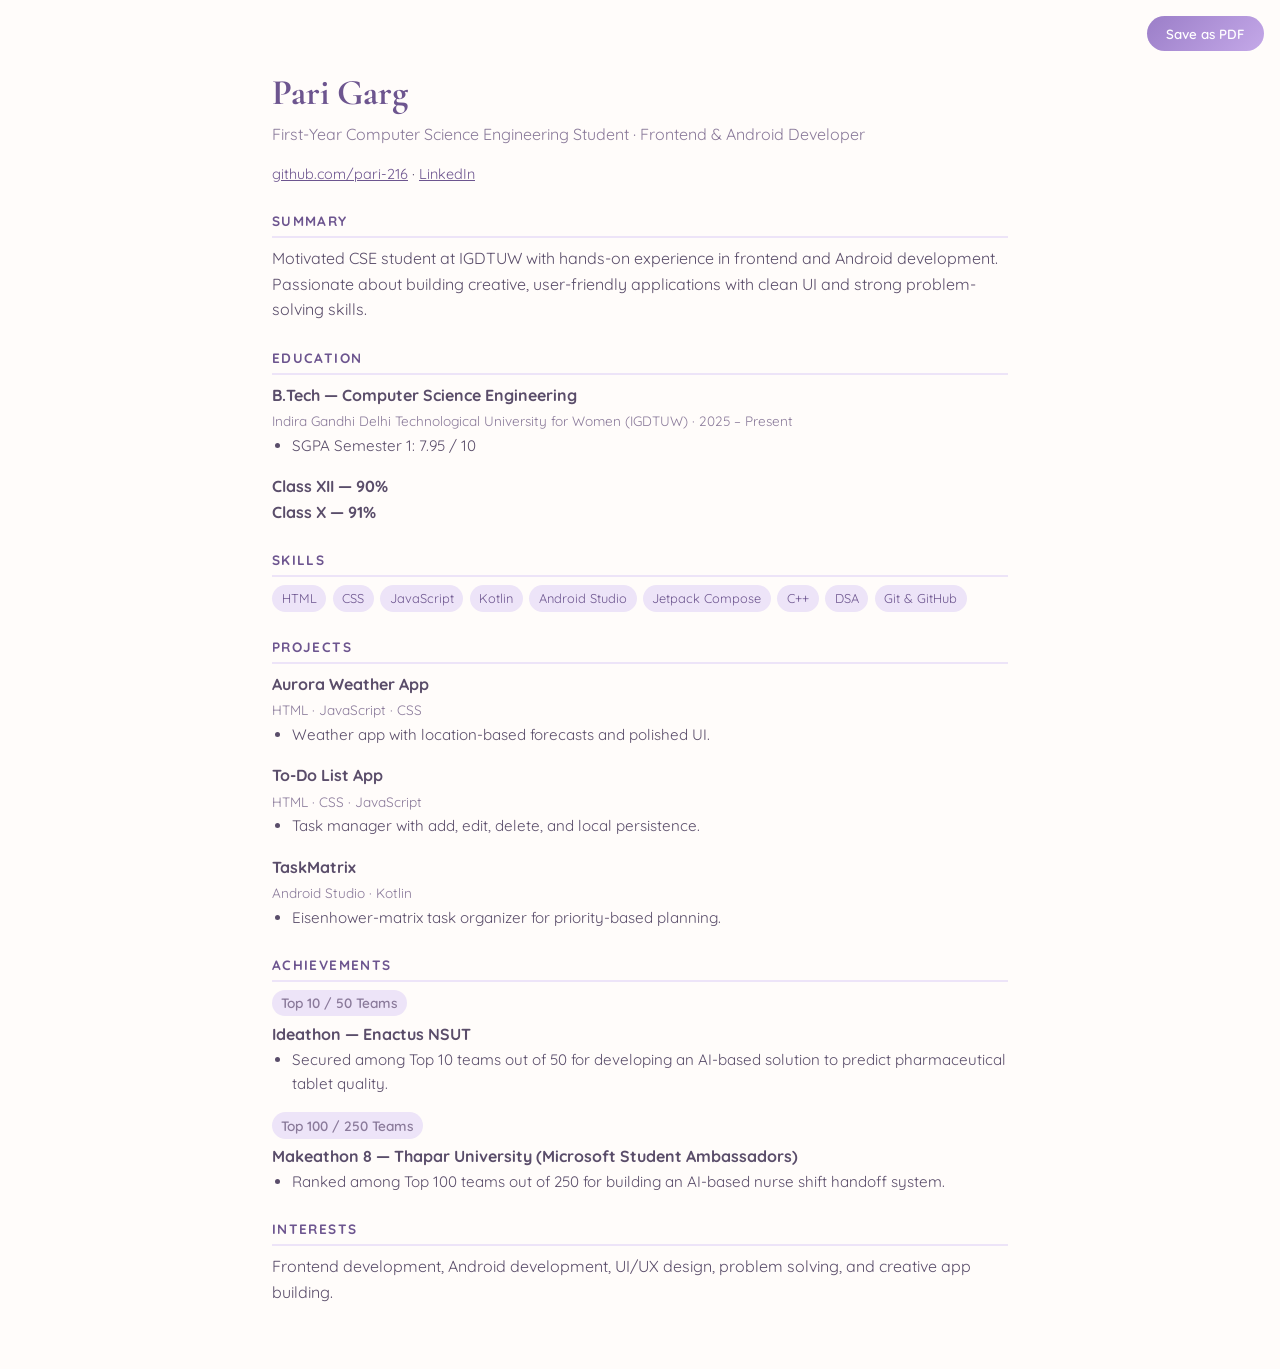
==== assets/resume.html @ dc25e78e "Initial portfolio upload" ====
<!DOCTYPE html>
<html lang="en">
<head>
  <meta charset="UTF-8" />
  <meta name="viewport" content="width=device-width, initial-scale=1.0" />
  <title>Pari Garg — Resume</title>
  <link href="https://fonts.googleapis.com/css2?family=Cormorant+Garamond:wght@600&family=Quicksand:wght@400;600&display=swap" rel="stylesheet" />
  <style>
    :root {
      --lavender: #6d558f;
      --text: #5a4d6a;
      --muted: #8a7a9a;
    }
    * { box-sizing: border-box; margin: 0; padding: 0; }
    body {
      font-family: "Quicksand", sans-serif;
      color: var(--text);
      line-height: 1.6;
      max-width: 800px;
      margin: 2rem auto;
      padding: 2rem;
      background: #fffcfa;
    }
    h1 {
      font-family: "Cormorant Garamond", serif;
      font-size: 2.25rem;
      color: var(--lavender);
    }
    h2 {
      font-size: 0.85rem;
      text-transform: uppercase;
      letter-spacing: 0.1em;
      color: var(--lavender);
      margin: 1.5rem 0 0.5rem;
      border-bottom: 2px solid #ede4f8;
      padding-bottom: 0.25rem;
    }
    .subtitle { color: var(--muted); margin-bottom: 1rem; }
    .contact { font-size: 0.9rem; margin-bottom: 1.5rem; }
    .contact a { color: var(--lavender); }
    ul { margin-left: 1.25rem; margin-bottom: 0.75rem; }
    li { margin-bottom: 0.35rem; font-size: 0.95rem; }
    .entry { margin-bottom: 1rem; }
    .entry strong { display: block; }
    .entry span { font-size: 0.85rem; color: var(--muted); }
    .badge {
      display: inline-block;
      font-size: 0.75rem;
      font-weight: 600;
      padding: 0.15rem 0.55rem;
      margin-bottom: 0.35rem;
      background: #ede4f8;
      color: var(--lavender);
      border-radius: 50px;
    }
    .skills { display: flex; flex-wrap: wrap; gap: 0.4rem; }
    .skills span {
      font-size: 0.8rem;
      padding: 0.2rem 0.6rem;
      background: #ede4f8;
      border-radius: 50px;
      color: var(--lavender);
    }
    @media print {
      body { margin: 0; padding: 1.5rem; }
      .no-print { display: none; }
    }
    .print-btn {
      position: fixed;
      top: 1rem;
      right: 1rem;
      padding: 0.6rem 1.2rem;
      background: linear-gradient(135deg, #9b7ec8, #c4a8e8);
      color: white;
      border: none;
      border-radius: 50px;
      font-family: inherit;
      font-weight: 600;
      cursor: pointer;
    }
  </style>
</head>
<body>
  <button class="print-btn no-print" onclick="window.print()">Save as PDF</button>

  <h1>Pari Garg</h1>
  <p class="subtitle">First-Year Computer Science Engineering Student · Frontend &amp; Android Developer</p>
  <p class="contact">
    <a href="https://github.com/pari-216">github.com/pari-216</a> ·
    <a href="https://www.linkedin.com/in/pari-garg-675a1437a/">LinkedIn</a>
  </p>

  <h2>Summary</h2>
  <p>
    Motivated CSE student at IGDTUW with hands-on experience in frontend and Android development.
    Passionate about building creative, user-friendly applications with clean UI and strong problem-solving skills.
  </p>

  <h2>Education</h2>
  <div class="entry">
    <strong>B.Tech — Computer Science Engineering</strong>
    <span>Indira Gandhi Delhi Technological University for Women (IGDTUW) · 2025 – Present</span>
    <ul>
      <li>SGPA Semester 1: 7.95 / 10</li>
    </ul>
  </div>
  <div class="entry">
    <strong>Class XII — 90%</strong>
    <strong>Class X — 91%</strong>
  </div>

  <h2>Skills</h2>
  <div class="skills">
    <span>HTML</span><span>CSS</span><span>JavaScript</span><span>Kotlin</span>
    <span>Android Studio</span><span>Jetpack Compose</span><span>C++</span>
    <span>DSA</span><span>Git &amp; GitHub</span>
  </div>

  <h2>Projects</h2>
  <div class="entry">
    <strong>Aurora Weather App</strong>
    <span>HTML · JavaScript · CSS</span>
    <ul><li>Weather app with location-based forecasts and polished UI.</li></ul>
  </div>
  <div class="entry">
    <strong>To-Do List App</strong>
    <span>HTML · CSS · JavaScript</span>
    <ul><li>Task manager with add, edit, delete, and local persistence.</li></ul>
  </div>
  <div class="entry">
    <strong>TaskMatrix</strong>
    <span>Android Studio · Kotlin</span>
    <ul><li>Eisenhower-matrix task organizer for priority-based planning.</li></ul>
  </div>

  <h2>Achievements</h2>
  <div class="entry">
    <span class="badge">Top 10 / 50 Teams</span>
    <strong>Ideathon — Enactus NSUT</strong>
    <ul>
      <li>Secured among Top 10 teams out of 50 for developing an AI-based solution to predict pharmaceutical tablet quality.</li>
    </ul>
  </div>
  <div class="entry">
    <span class="badge">Top 100 / 250 Teams</span>
    <strong>Makeathon 8 — Thapar University (Microsoft Student Ambassadors)</strong>
    <ul>
      <li>Ranked among Top 100 teams out of 250 for building an AI-based nurse shift handoff system.</li>
    </ul>
  </div>

  <h2>Interests</h2>
  <p>Frontend development, Android development, UI/UX design, problem solving, and creative app building.</p>
</body>
</html>
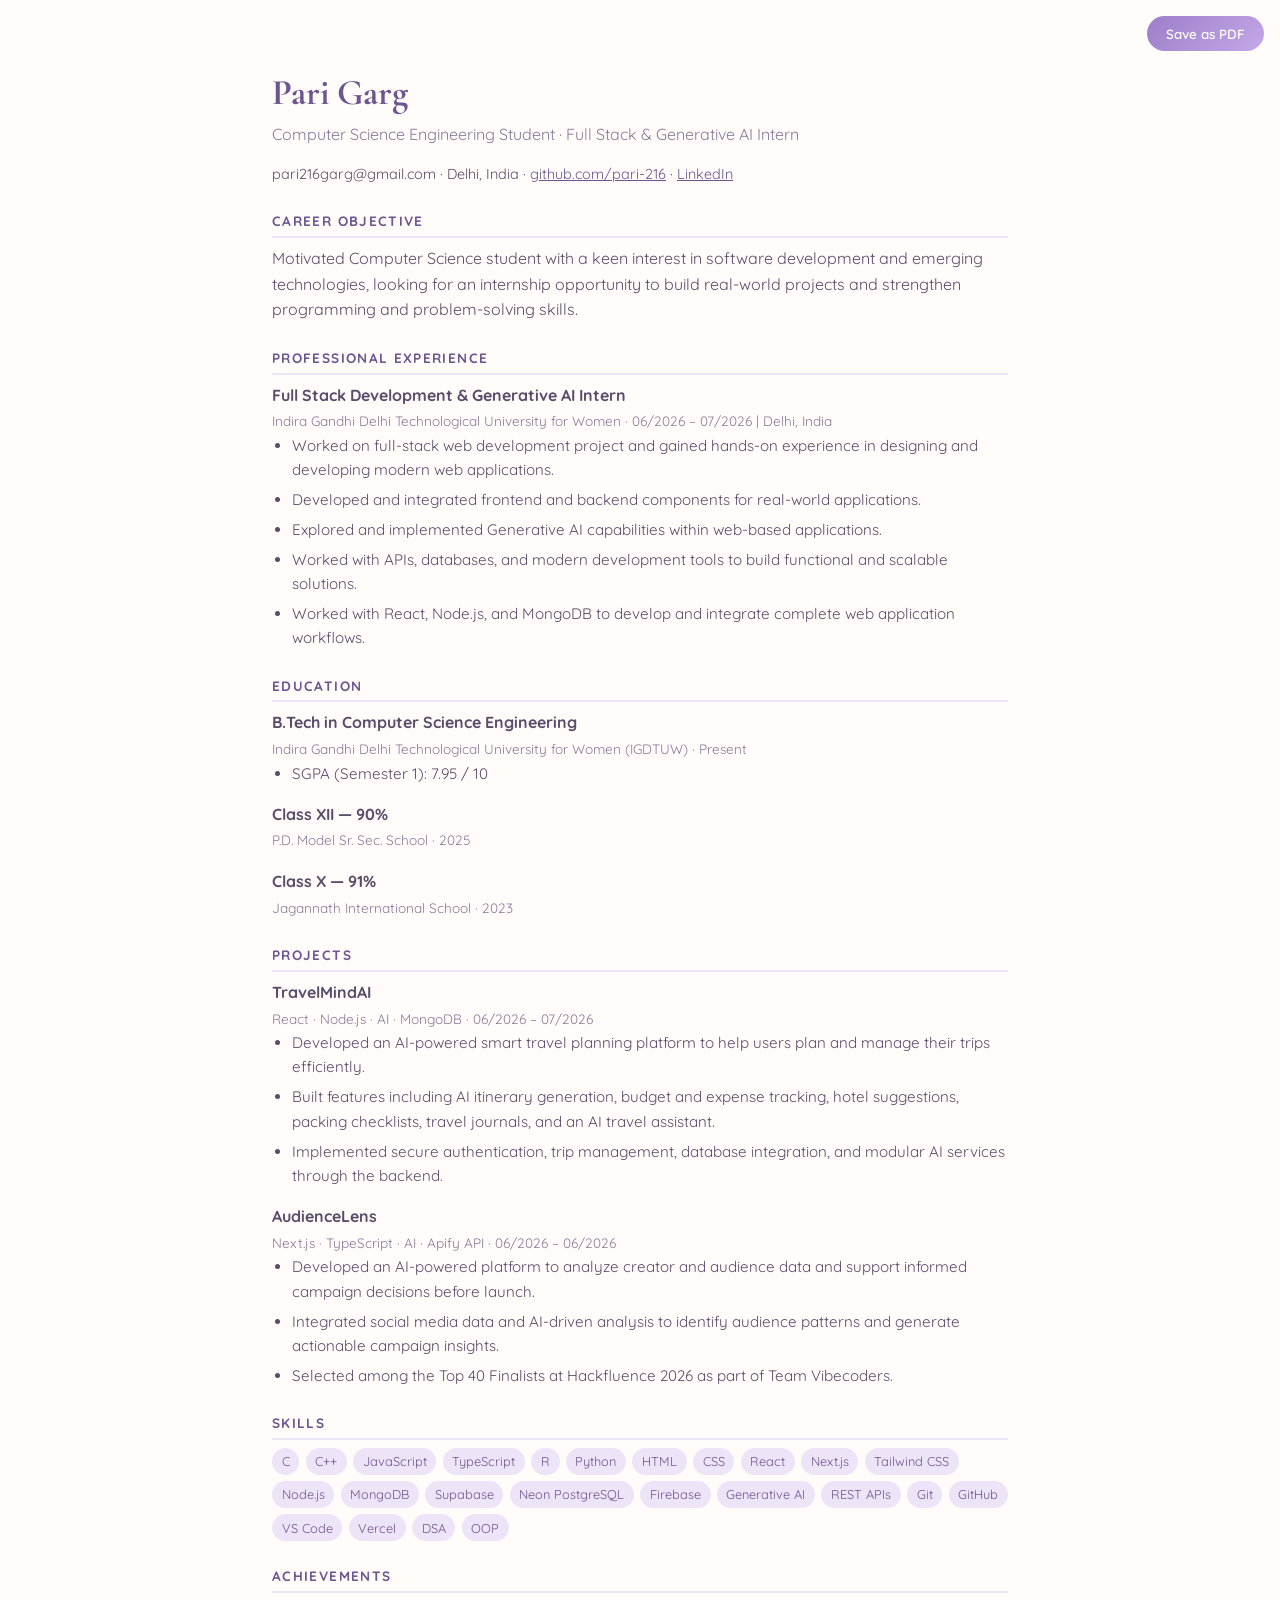
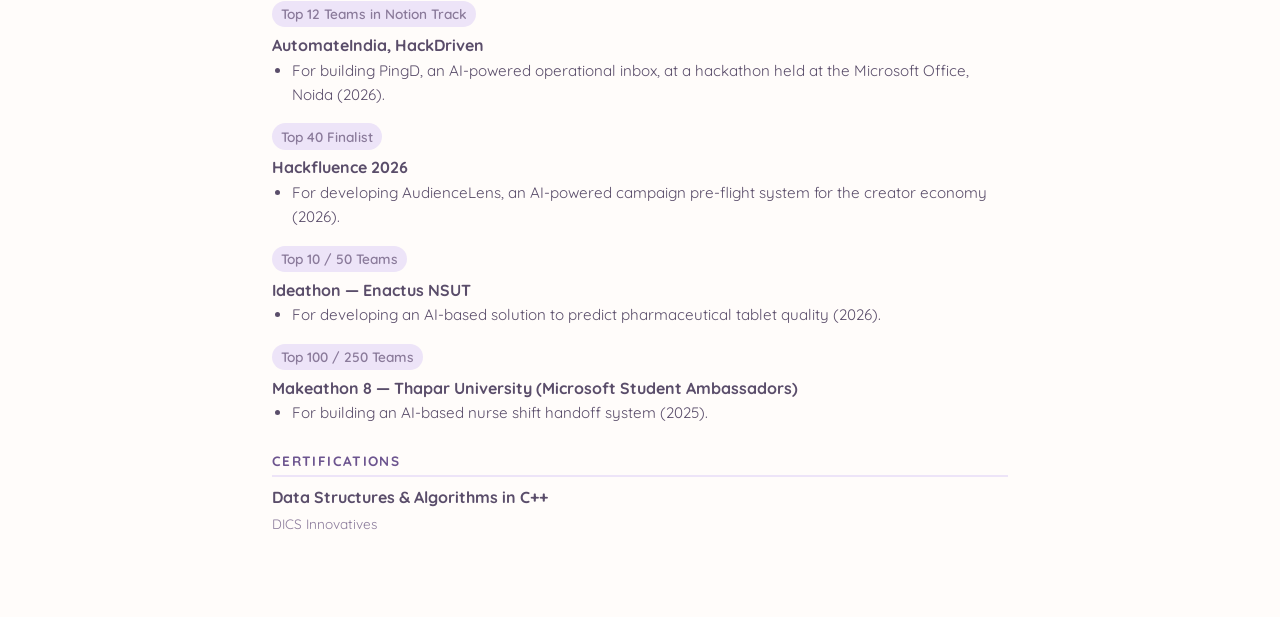
==== commit 84ffa708: "Update portfolio with Experience section, AI projects, skills categories, achievements and resume" ====
--- a/assets/resume.html
+++ b/assets/resume.html
@@ -84,72 +84,112 @@
   <button class="print-btn no-print" onclick="window.print()">Save as PDF</button>
 
   <h1>Pari Garg</h1>
-  <p class="subtitle">First-Year Computer Science Engineering Student · Frontend &amp; Android Developer</p>
+  <p class="subtitle">Computer Science Engineering Student · Full Stack &amp; Generative AI Intern</p>
   <p class="contact">
-    <a href="https://github.com/pari-216">github.com/pari-216</a> ·
-    <a href="https://www.linkedin.com/in/pari-garg-675a1437a/">LinkedIn</a>
+    pari216garg@gmail.com · Delhi, India ·
+    <a href="https://github.com/pari-216" target="_blank" rel="noopener">github.com/pari-216</a> ·
+    <a href="https://www.linkedin.com/in/pari-garg-675a1437a/" target="_blank" rel="noopener">LinkedIn</a>
   </p>
 
-  <h2>Summary</h2>
+  <h2>Career Objective</h2>
   <p>
-    Motivated CSE student at IGDTUW with hands-on experience in frontend and Android development.
-    Passionate about building creative, user-friendly applications with clean UI and strong problem-solving skills.
+    Motivated Computer Science student with a keen interest in software development and emerging technologies,
+    looking for an internship opportunity to build real-world projects and strengthen programming and problem-solving skills.
   </p>
+
+  <h2>Professional Experience</h2>
+  <div class="entry">
+    <strong>Full Stack Development &amp; Generative AI Intern</strong>
+    <span>Indira Gandhi Delhi Technological University for Women · 06/2026 – 07/2026 | Delhi, India</span>
+    <ul>
+      <li>Worked on full-stack web development project and gained hands-on experience in designing and developing modern web applications.</li>
+      <li>Developed and integrated frontend and backend components for real-world applications.</li>
+      <li>Explored and implemented Generative AI capabilities within web-based applications.</li>
+      <li>Worked with APIs, databases, and modern development tools to build functional and scalable solutions.</li>
+      <li>Worked with React, Node.js, and MongoDB to develop and integrate complete web application workflows.</li>
+    </ul>
+  </div>
 
   <h2>Education</h2>
   <div class="entry">
-    <strong>B.Tech — Computer Science Engineering</strong>
-    <span>Indira Gandhi Delhi Technological University for Women (IGDTUW) · 2025 – Present</span>
+    <strong>B.Tech in Computer Science Engineering</strong>
+    <span>Indira Gandhi Delhi Technological University for Women (IGDTUW) · Present</span>
     <ul>
-      <li>SGPA Semester 1: 7.95 / 10</li>
+      <li>SGPA (Semester 1): 7.95 / 10</li>
     </ul>
   </div>
   <div class="entry">
     <strong>Class XII — 90%</strong>
+    <span>P.D. Model Sr. Sec. School · 2025</span>
+  </div>
+  <div class="entry">
     <strong>Class X — 91%</strong>
+    <span>Jagannath International School · 2023</span>
+  </div>
+
+  <h2>Projects</h2>
+  <div class="entry">
+    <strong>TravelMindAI</strong>
+    <span>React · Node.js · AI · MongoDB · 06/2026 – 07/2026</span>
+    <ul>
+      <li>Developed an AI-powered smart travel planning platform to help users plan and manage their trips efficiently.</li>
+      <li>Built features including AI itinerary generation, budget and expense tracking, hotel suggestions, packing checklists, travel journals, and an AI travel assistant.</li>
+      <li>Implemented secure authentication, trip management, database integration, and modular AI services through the backend.</li>
+    </ul>
+  </div>
+  <div class="entry">
+    <strong>AudienceLens</strong>
+    <span>Next.js · TypeScript · AI · Apify API · 06/2026 – 06/2026</span>
+    <ul>
+      <li>Developed an AI-powered platform to analyze creator and audience data and support informed campaign decisions before launch.</li>
+      <li>Integrated social media data and AI-driven analysis to identify audience patterns and generate actionable campaign insights.</li>
+      <li>Selected among the Top 40 Finalists at Hackfluence 2026 as part of Team Vibecoders.</li>
+    </ul>
   </div>
 
   <h2>Skills</h2>
   <div class="skills">
-    <span>HTML</span><span>CSS</span><span>JavaScript</span><span>Kotlin</span>
-    <span>Android Studio</span><span>Jetpack Compose</span><span>C++</span>
-    <span>DSA</span><span>Git &amp; GitHub</span>
-  </div>
-
-  <h2>Projects</h2>
-  <div class="entry">
-    <strong>Aurora Weather App</strong>
-    <span>HTML · JavaScript · CSS</span>
-    <ul><li>Weather app with location-based forecasts and polished UI.</li></ul>
-  </div>
-  <div class="entry">
-    <strong>To-Do List App</strong>
-    <span>HTML · CSS · JavaScript</span>
-    <ul><li>Task manager with add, edit, delete, and local persistence.</li></ul>
-  </div>
-  <div class="entry">
-    <strong>TaskMatrix</strong>
-    <span>Android Studio · Kotlin</span>
-    <ul><li>Eisenhower-matrix task organizer for priority-based planning.</li></ul>
+    <span>C</span><span>C++</span><span>JavaScript</span><span>TypeScript</span><span>R</span><span>Python</span>
+    <span>HTML</span><span>CSS</span><span>React</span><span>Next.js</span><span>Tailwind CSS</span>
+    <span>Node.js</span><span>MongoDB</span><span>Supabase</span><span>Neon PostgreSQL</span><span>Firebase</span>
+    <span>Generative AI</span><span>REST APIs</span><span>Git</span><span>GitHub</span><span>VS Code</span><span>Vercel</span>
+    <span>DSA</span><span>OOP</span>
   </div>
 
   <h2>Achievements</h2>
   <div class="entry">
+    <span class="badge">Top 12 Teams in Notion Track</span>
+    <strong>AutomateIndia, HackDriven</strong>
+    <ul>
+      <li>For building PingD, an AI-powered operational inbox, at a hackathon held at the Microsoft Office, Noida (2026).</li>
+    </ul>
+  </div>
+  <div class="entry">
+    <span class="badge">Top 40 Finalist</span>
+    <strong>Hackfluence 2026</strong>
+    <ul>
+      <li>For developing AudienceLens, an AI-powered campaign pre-flight system for the creator economy (2026).</li>
+    </ul>
+  </div>
+  <div class="entry">
     <span class="badge">Top 10 / 50 Teams</span>
     <strong>Ideathon — Enactus NSUT</strong>
     <ul>
-      <li>Secured among Top 10 teams out of 50 for developing an AI-based solution to predict pharmaceutical tablet quality.</li>
+      <li>For developing an AI-based solution to predict pharmaceutical tablet quality (2026).</li>
     </ul>
   </div>
   <div class="entry">
     <span class="badge">Top 100 / 250 Teams</span>
     <strong>Makeathon 8 — Thapar University (Microsoft Student Ambassadors)</strong>
     <ul>
-      <li>Ranked among Top 100 teams out of 250 for building an AI-based nurse shift handoff system.</li>
+      <li>For building an AI-based nurse shift handoff system (2025).</li>
     </ul>
   </div>
 
-  <h2>Interests</h2>
-  <p>Frontend development, Android development, UI/UX design, problem solving, and creative app building.</p>
+  <h2>Certifications</h2>
+  <div class="entry">
+    <strong>Data Structures &amp; Algorithms in C++</strong>
+    <span>DICS Innovatives</span>
+  </div>
 </body>
 </html>
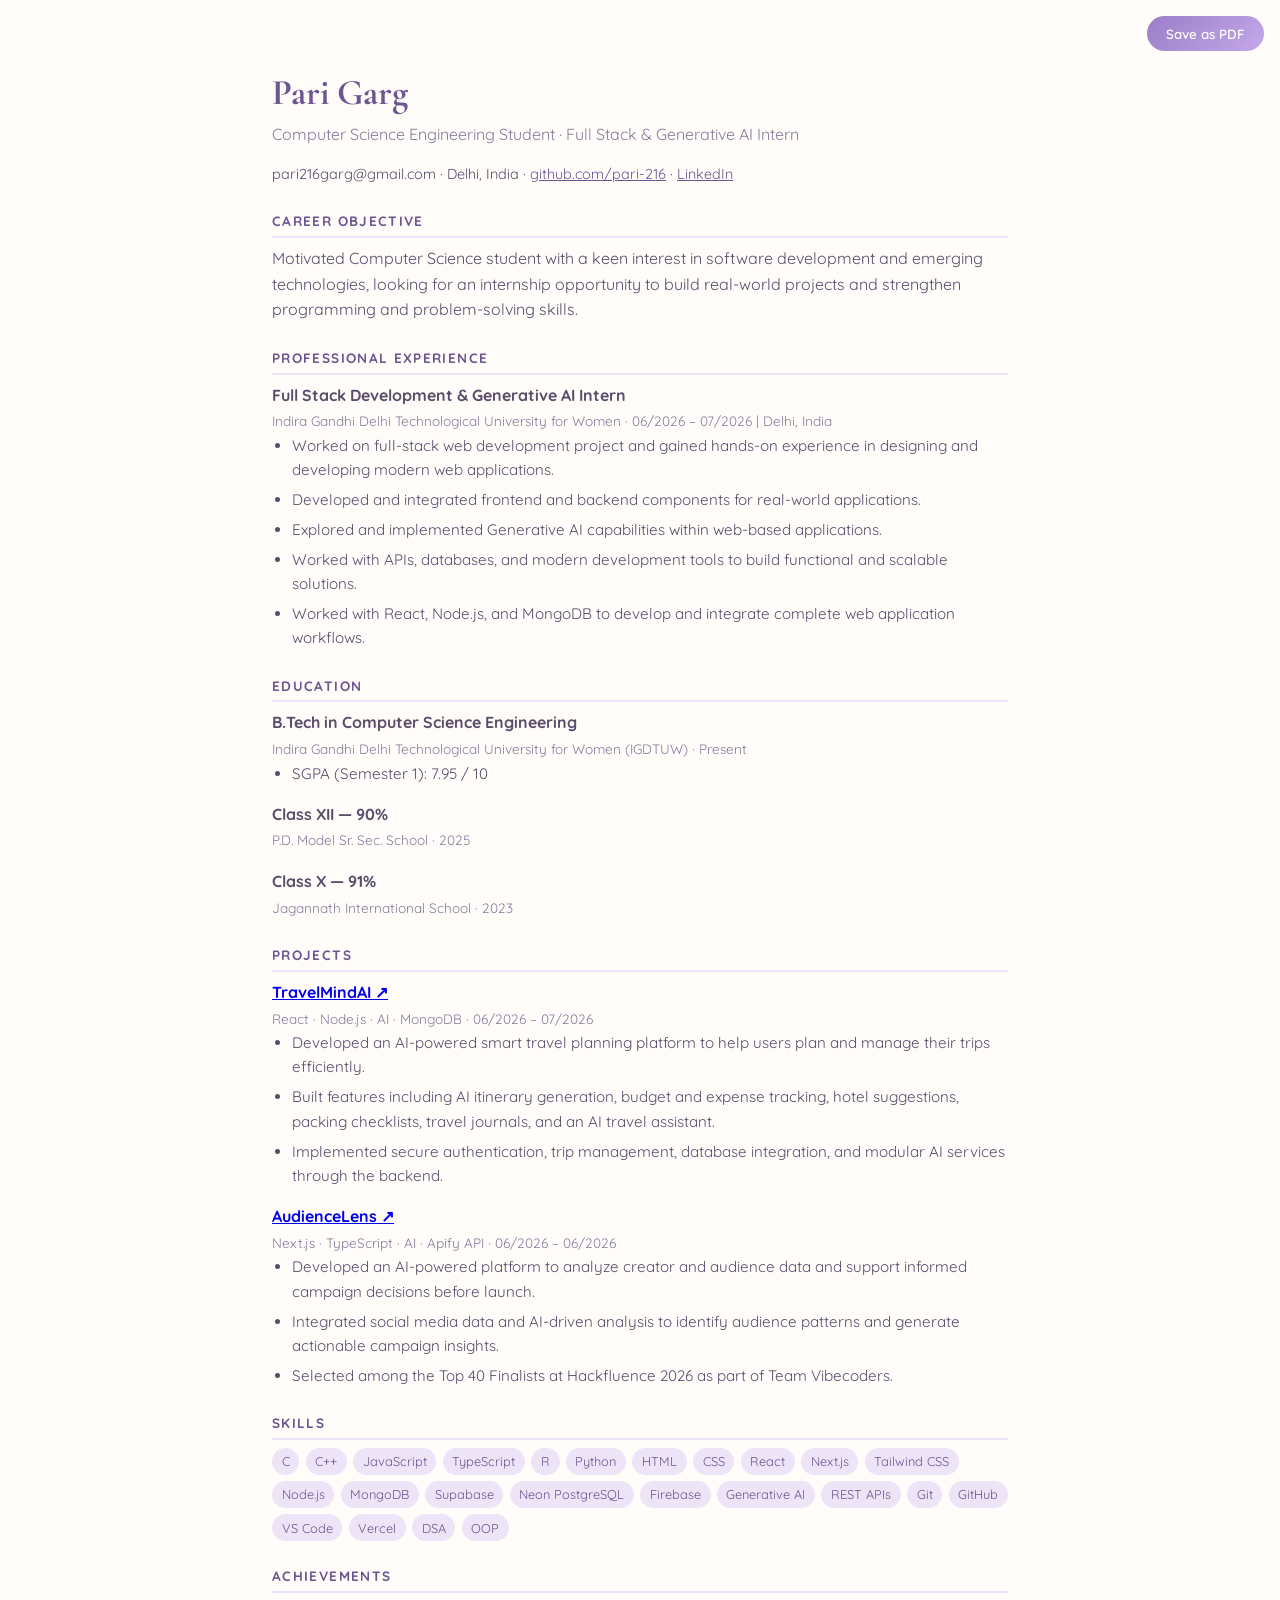
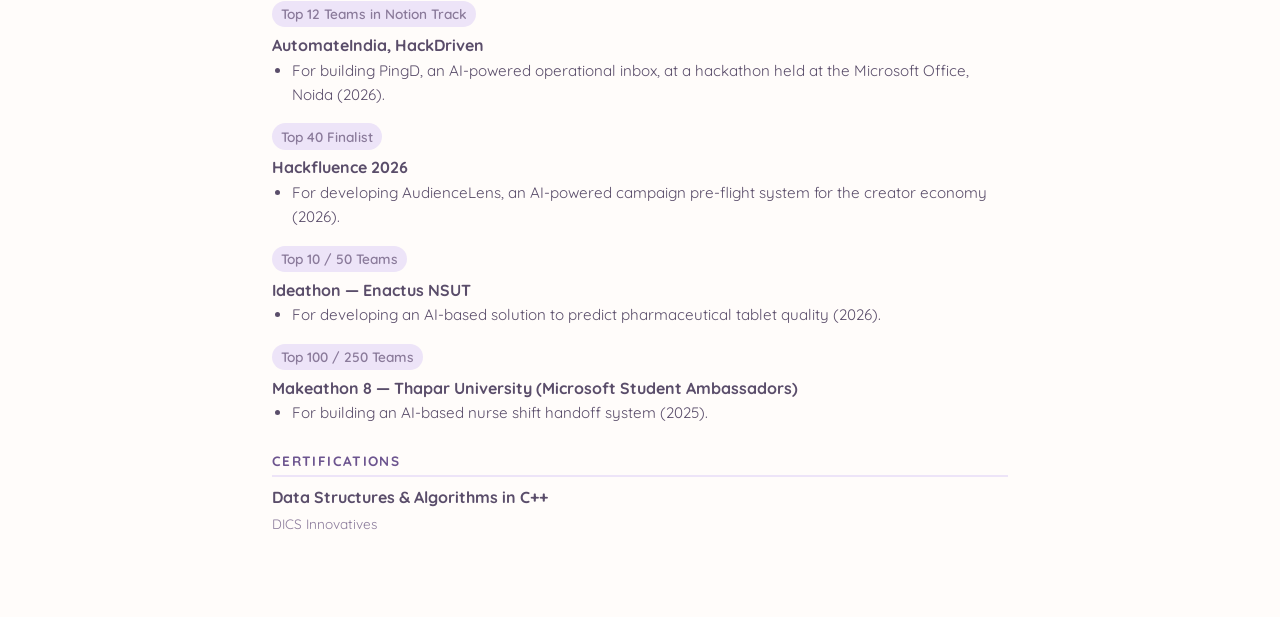
==== commit 7e5da868: "Update projects: keep TravelMindAI and AudienceLens with live demo URLs, remove old projects" ====
--- a/assets/resume.html
+++ b/assets/resume.html
@@ -129,7 +129,7 @@
 
   <h2>Projects</h2>
   <div class="entry">
-    <strong>TravelMindAI</strong>
+    <strong><a href="https://travelmindai-nine.vercel.app/" target="_blank" rel="noopener">TravelMindAI ↗</a></strong>
     <span>React · Node.js · AI · MongoDB · 06/2026 – 07/2026</span>
     <ul>
       <li>Developed an AI-powered smart travel planning platform to help users plan and manage their trips efficiently.</li>
@@ -138,7 +138,7 @@
     </ul>
   </div>
   <div class="entry">
-    <strong>AudienceLens</strong>
+    <strong><a href="https://audiencelens-fawn.vercel.app/" target="_blank" rel="noopener">AudienceLens ↗</a></strong>
     <span>Next.js · TypeScript · AI · Apify API · 06/2026 – 06/2026</span>
     <ul>
       <li>Developed an AI-powered platform to analyze creator and audience data and support informed campaign decisions before launch.</li>
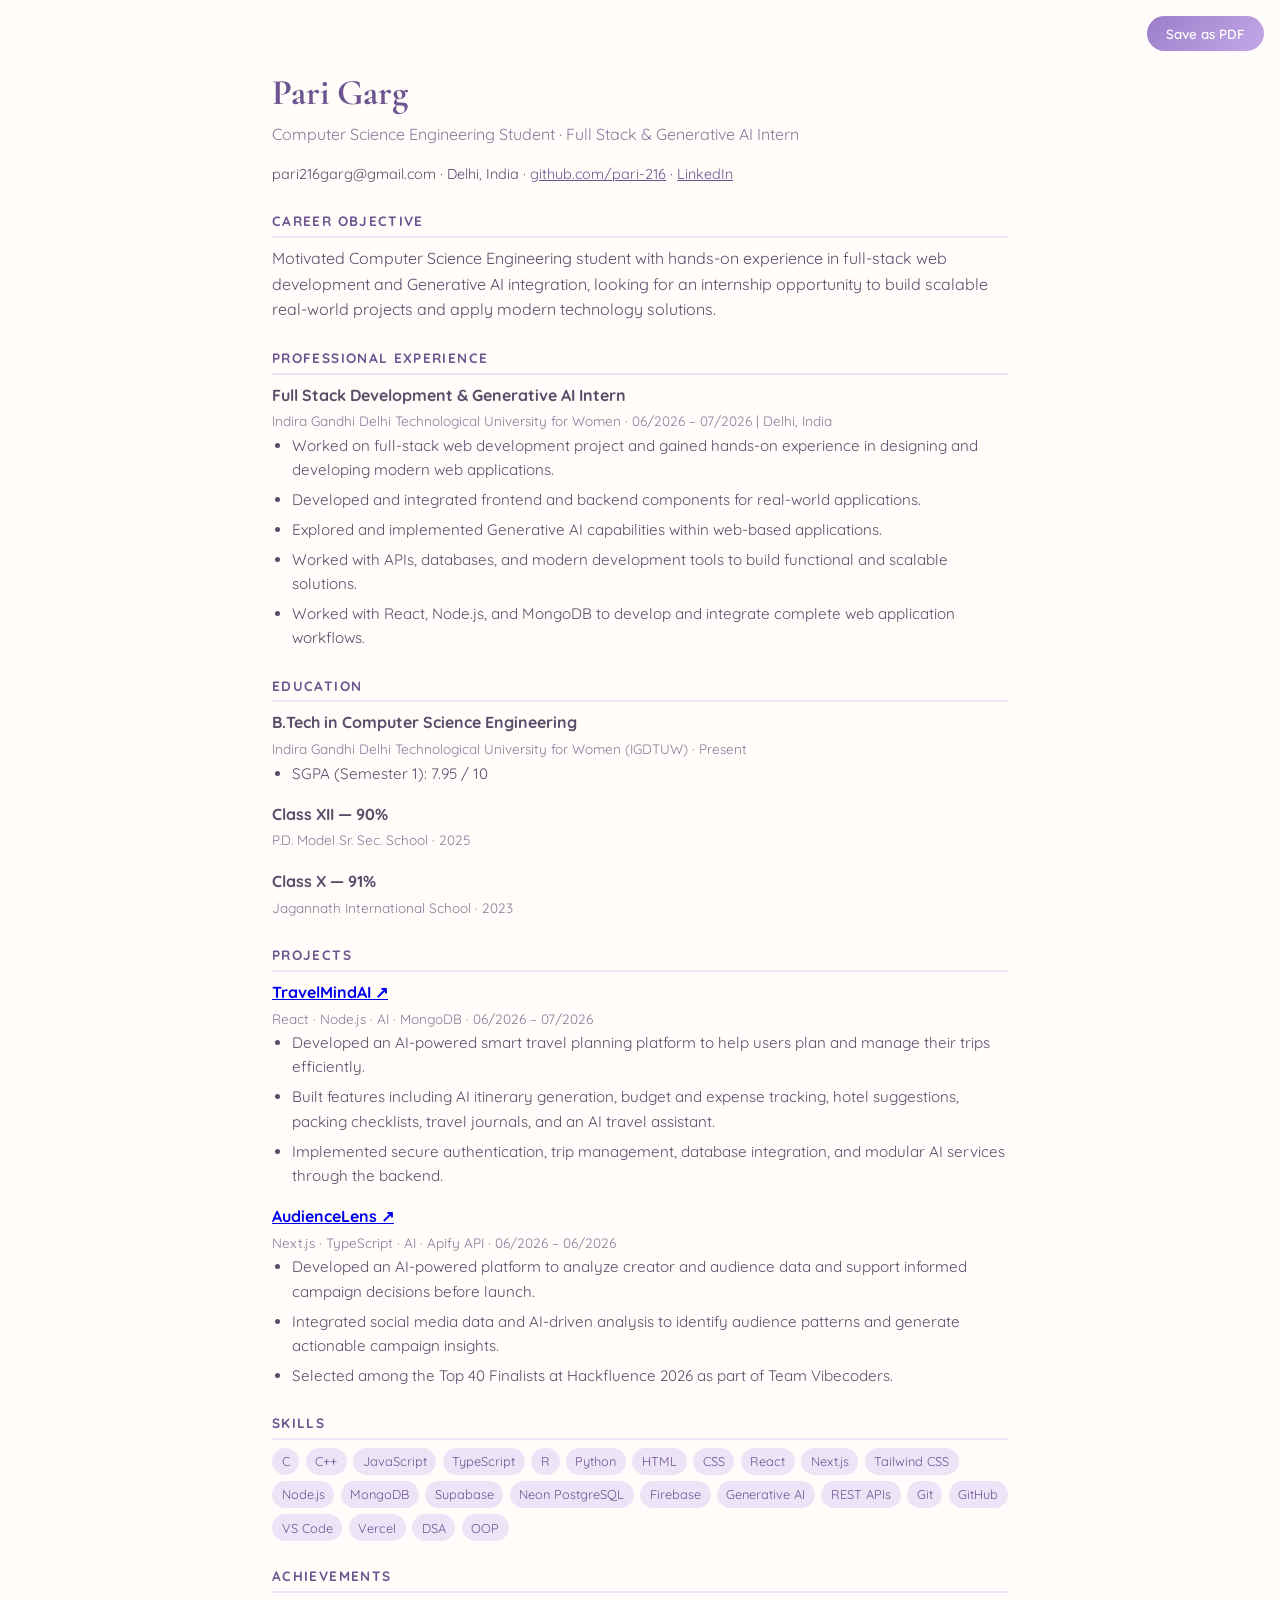
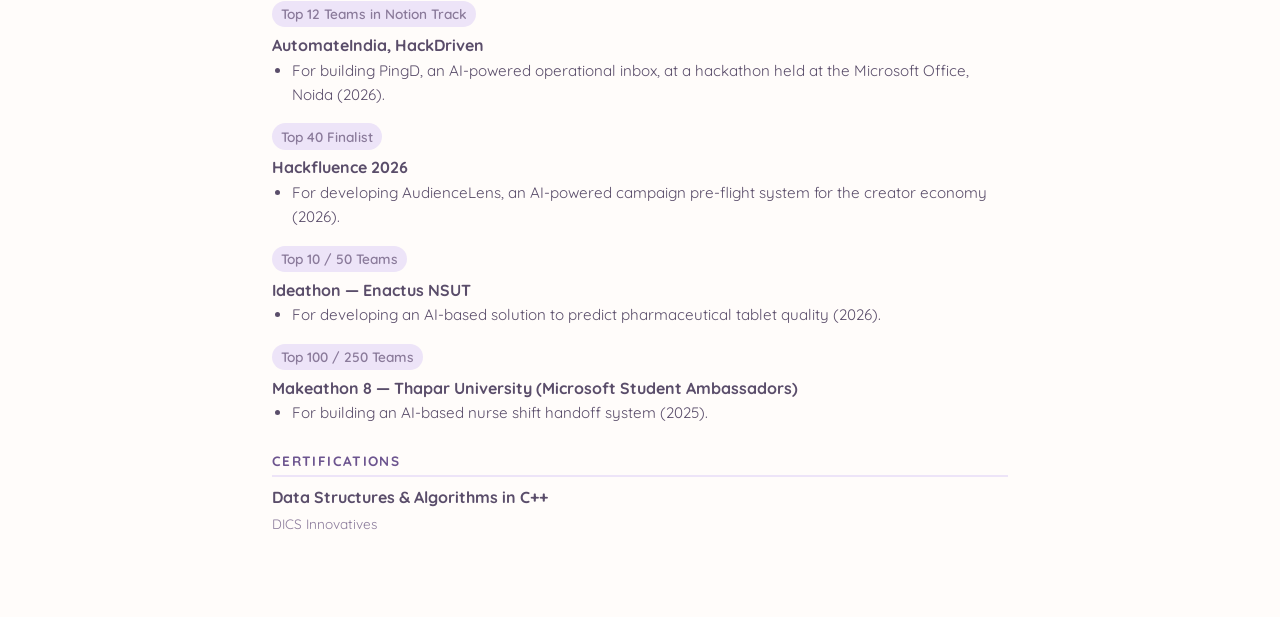
==== commit a1352c83: "Update professional summary and career objective to Full-Stack and Generative AI" ====
--- a/assets/resume.html
+++ b/assets/resume.html
@@ -93,8 +93,7 @@
 
   <h2>Career Objective</h2>
   <p>
-    Motivated Computer Science student with a keen interest in software development and emerging technologies,
-    looking for an internship opportunity to build real-world projects and strengthen programming and problem-solving skills.
+    Motivated Computer Science Engineering student with hands-on experience in full-stack web development and Generative AI integration, looking for an internship opportunity to build scalable real-world projects and apply modern technology solutions.
   </p>
 
   <h2>Professional Experience</h2>
